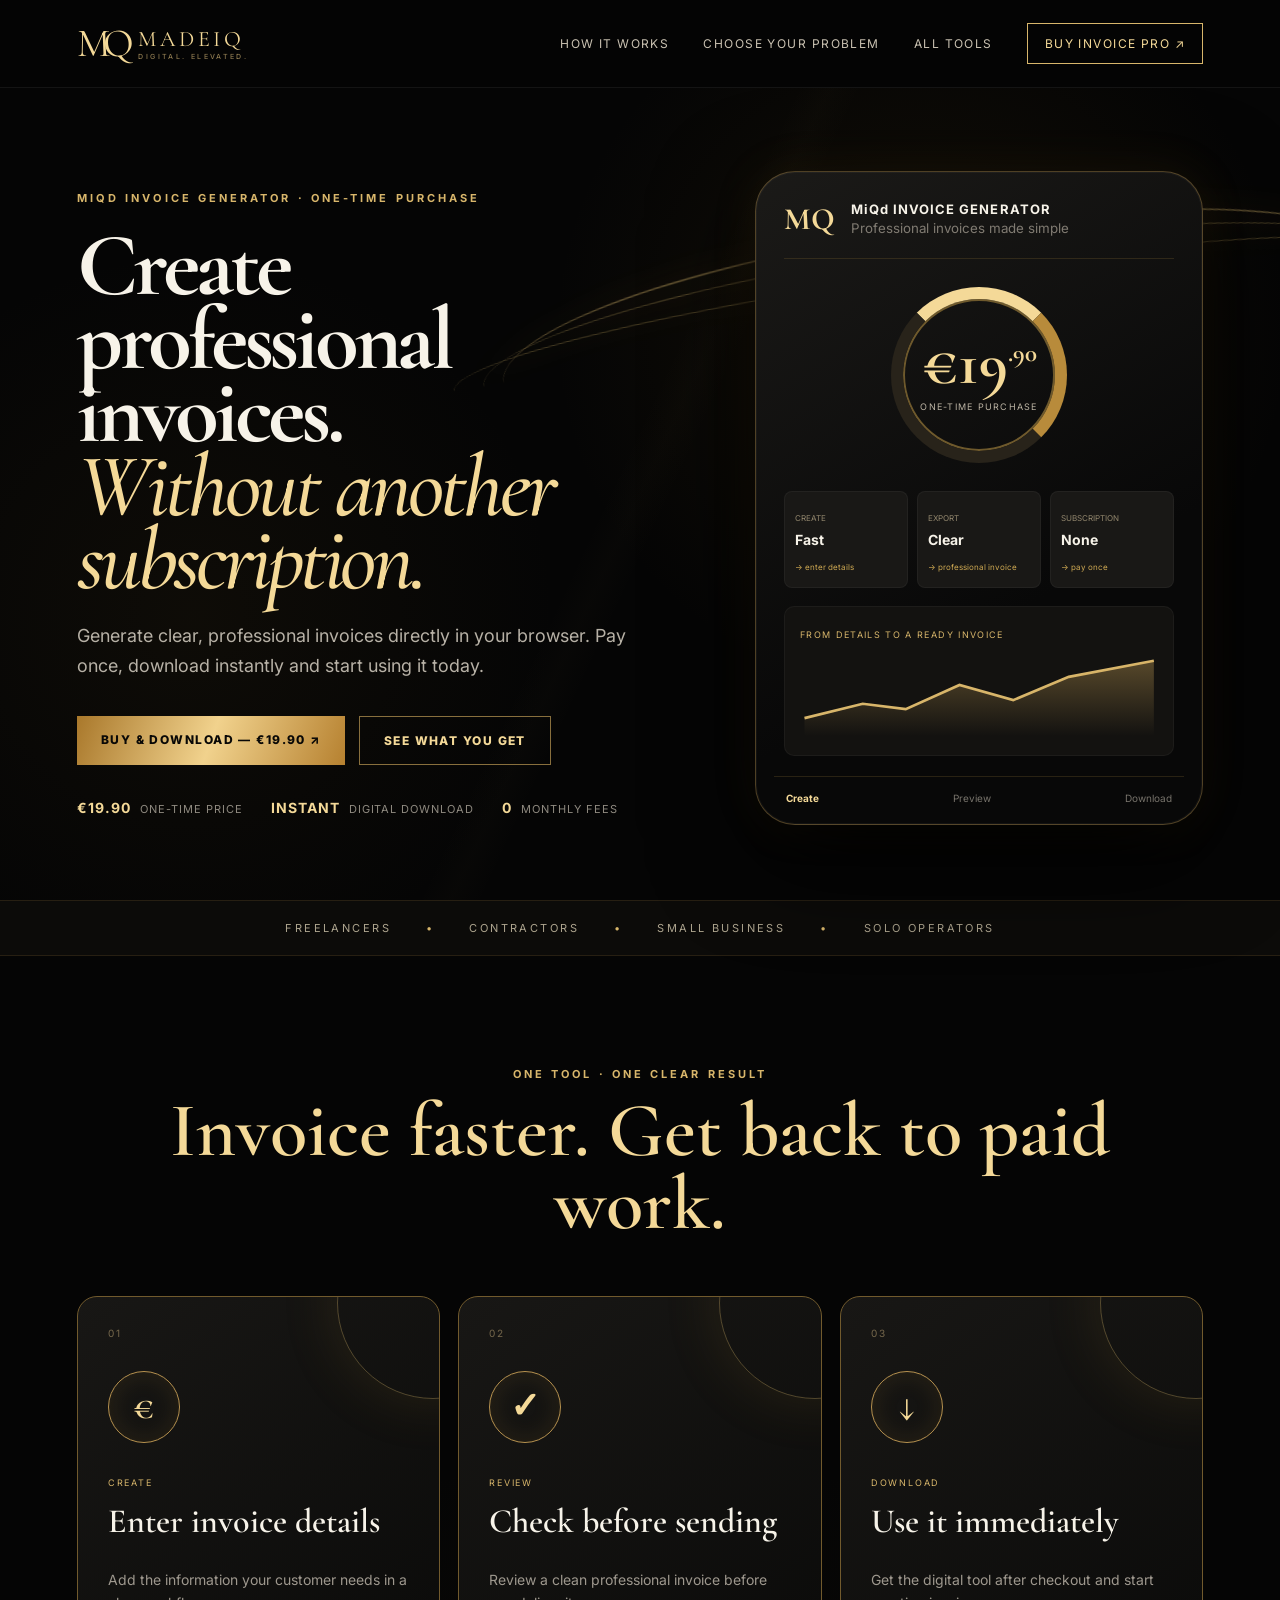
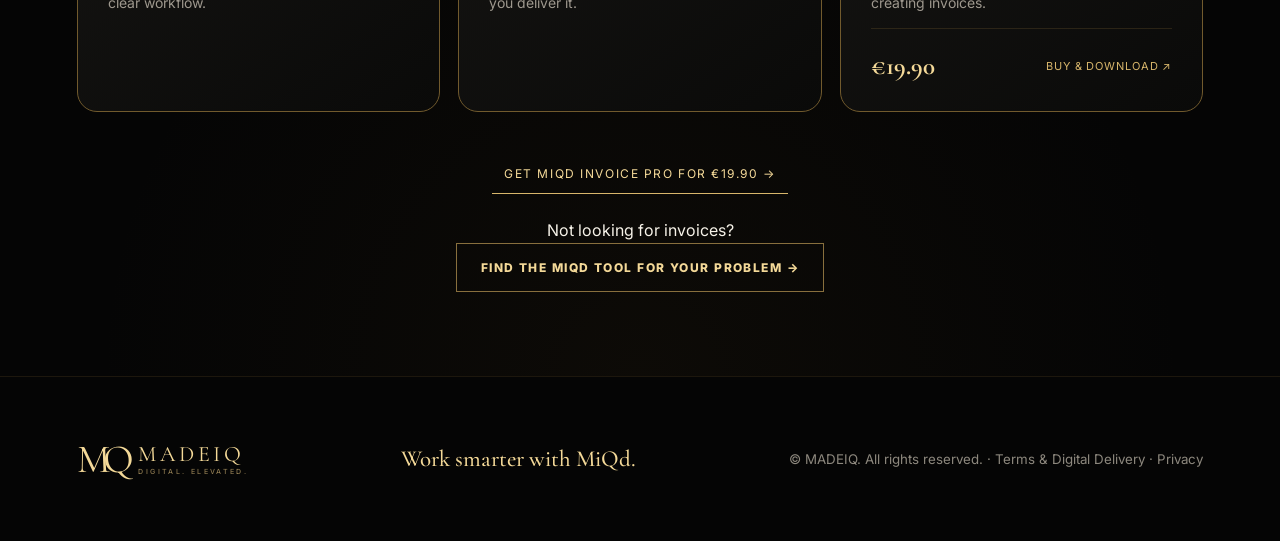
==== index.html @ d8acda29 "Link privacy information from MiQd sales page" ====
<!doctype html>
<html lang="en">
<head>
  <meta charset="utf-8">
  <meta name="viewport" content="width=device-width,initial-scale=1">
  <meta name="theme-color" content="#050505">
  <title>MiQd Invoice Pro — Professional invoices for €19.90</title>
  <meta name="description" content="Create professional invoices in your browser without a monthly subscription. One-time purchase for €19.90.">
  <link rel="canonical" href="https://madeiq-dgtl.github.io/MiQd-wepsite/">
  <meta property="og:title" content="MiQd Invoice Pro — Professional invoices for €19.90">
  <meta property="og:description" content="Create professional invoices without another monthly subscription. Pay once, download instantly and start using it today.">
  <meta property="og:type" content="website">
  <meta property="og:url" content="https://madeiq-dgtl.github.io/MiQd-wepsite/">
  <meta name="twitter:card" content="summary">
  <meta name="twitter:title" content="MiQd Invoice Pro — Professional invoices for €19.90">
  <meta name="twitter:description" content="Create professional invoices without another monthly subscription. One-time purchase for €19.90.">
  <link rel="stylesheet" href="luxury.css?v=1">
</head>
<body>
  <header class="nav">
    <a class="wordmark" href="index.html" aria-label="MADEIQ home"><span class="mq">MQ</span><span>MADEIQ<small>DIGITAL. ELEVATED.</small></span></a>
    <nav aria-label="Primary navigation"><a href="#featured">How it works</a><a href="start.html?utm_source=miqd_website&utm_medium=nav&utm_campaign=invoice_pro&utm_content=choose_problem">Choose your problem</a><a href="products.html">All tools</a><a class="nav-buy" href="https://payhip.com/b/F2ZfV?utm_source=miqd_website&utm_medium=nav&utm_campaign=invoice_pro&utm_content=nav_buy" target="_blank" rel="noopener">Buy Invoice Pro ↗</a></nav>
  </header>

  <main>
    <section class="hero">
      <div class="gold-wave" aria-hidden="true"></div>
      <div class="hero-copy">
        <p class="kicker">MIQD INVOICE GENERATOR · ONE-TIME PURCHASE</p>
        <h1>Create professional invoices.<br><em>Without another subscription.</em></h1>
        <p class="lead">Generate clear, professional invoices directly in your browser. Pay once, download instantly and start using it today.</p>
        <div class="hero-actions"><a class="button gold" href="https://payhip.com/b/F2ZfV?utm_source=miqd_website&utm_medium=hero&utm_campaign=invoice_pro&utm_content=hero_buy" target="_blank" rel="noopener">Buy & download — €19.90 ↗</a><a class="button outline" href="#featured">See what you get</a></div>
        <div class="hero-proof"><span><b>€19.90</b> one-time price</span><span><b>Instant</b> digital download</span><span><b>0</b> monthly fees</span></div>
      </div>
      <div class="hero-device" aria-label="MiQd Invoice Pro preview">
        <div class="device-top"><span class="mini-mq">MQ</span><div><b>MiQd INVOICE GENERATOR</b><small>Professional invoices made simple</small></div></div>
        <div class="score"><span>€19<sup>.90</sup></span><small>ONE-TIME PURCHASE</small></div>
        <div class="metric-grid"><div><small>CREATE</small><b>Fast</b><i>→ enter details</i></div><div><small>EXPORT</small><b>Clear</b><i>→ professional invoice</i></div><div><small>SUBSCRIPTION</small><b>None</b><i>→ pay once</i></div></div>
        <div class="trend"><small>FROM DETAILS TO A READY INVOICE</small><svg viewBox="0 0 400 100" role="img" aria-label="Simple invoice workflow"><path d="M5 76 L70 60 L118 66 L178 39 L238 56 L300 30 L395 12" fill="none" stroke="currentColor" stroke-width="3"/><path d="M5 76 L70 60 L118 66 L178 39 L238 56 L300 30 L395 12 L395 96 L5 96Z" fill="url(#fade)"/><defs><linearGradient id="fade" x1="0" y1="0" x2="0" y2="1"><stop stop-color="#d6ad5c" stop-opacity=".35"/><stop offset="1" stop-color="#d6ad5c" stop-opacity="0"/></linearGradient></defs></svg></div>
        <div class="device-nav"><b>Create</b><span>Preview</span><span>Download</span></div>
      </div>
    </section>

    <section class="value-strip"><span>FREELANCERS</span><i>•</i><span>CONTRACTORS</span><i>•</i><span>SMALL BUSINESS</span><i>•</i><span>SOLO OPERATORS</span></section>

    <section id="featured" class="featured">
      <div class="section-heading"><p>ONE TOOL · ONE CLEAR RESULT</p><h2>Invoice faster. Get back to paid work.</h2></div>
      <div class="product-grid">
        <article><span class="number">01</span><div class="product-icon">€</div><p>CREATE</p><h3>Enter invoice details</h3><p class="desc">Add the information your customer needs in a clear workflow.</p></article>
        <article><span class="number">02</span><div class="product-icon">✓</div><p>REVIEW</p><h3>Check before sending</h3><p class="desc">Review a clean professional invoice before you deliver it.</p></article>
        <article><span class="number">03</span><div class="product-icon">↓</div><p>DOWNLOAD</p><h3>Use it immediately</h3><p class="desc">Get the digital tool after checkout and start creating invoices.</p><div class="card-end"><strong>€19.90</strong><a href="https://payhip.com/b/F2ZfV?utm_source=miqd_website&utm_medium=product_card&utm_campaign=invoice_pro&utm_content=card_buy" target="_blank" rel="noopener">Buy & download ↗</a></div></article>
      </div>
      <a class="all-tools" href="https://payhip.com/b/F2ZfV?utm_source=miqd_website&utm_medium=section_cta&utm_campaign=invoice_pro&utm_content=featured_buy" target="_blank" rel="noopener">Get MiQd Invoice Pro for €19.90 →</a>
      <div style="margin-top:26px;text-align:center"><p>Not looking for invoices?</p><a class="button outline" href="start.html?utm_source=miqd_website&utm_medium=post_offer&utm_campaign=invoice_pro&utm_content=other_problem">Find the MiQd tool for your problem →</a></div>
    </section>
  </main>

  <footer><a class="wordmark" href="index.html"><span class="mq">MQ</span><span>MADEIQ<small>DIGITAL. ELEVATED.</small></span></a><p>Work smarter with MiQd.</p><small>© MADEIQ. All rights reserved. · <a href="terms.html">Terms & Digital Delivery</a> · <a href="privacy.html">Privacy</a></small></footer>
</body>
</html>
---- luxury.css ----
@import url('https://fonts.googleapis.com/css2?family=Cormorant+Garamond:wght@500;600;700&family=Inter:wght@400;500;600;700;800&display=swap');
:root{--black:#050505;--panel:#101010;--panel2:#171614;--gold:#d8b66b;--gold2:#f4d998;--muted:#a9a49a;--line:#6e592c;--white:#f7f3e9}*{box-sizing:border-box}html{scroll-behavior:smooth}body{margin:0;background:var(--black);color:var(--white);font-family:Inter,system-ui,sans-serif;overflow-x:hidden}a{color:inherit;text-decoration:none}.nav{height:88px;display:flex;align-items:center;justify-content:space-between;padding:0 clamp(20px,6vw,92px);border-bottom:1px solid #ffffff10;background:#050505e8;backdrop-filter:blur(18px);position:relative;z-index:10}.wordmark{display:flex;align-items:center;gap:12px;color:var(--gold2);font-family:"Cormorant Garamond",serif;font-size:22px;letter-spacing:.17em}.wordmark .mq{font-size:40px;letter-spacing:-.18em;line-height:.8}.wordmark small{display:block;font:500 7px/1.4 Inter,sans-serif;letter-spacing:.34em;color:#8e7a50}.nav nav{display:flex;align-items:center;gap:34px;font-size:12px;text-transform:uppercase;letter-spacing:.12em}.nav nav>a:not(.nav-buy){color:#c9c1b1}.nav-buy{border:1px solid var(--gold);padding:12px 17px;color:var(--gold2)}.hero{min-height:calc(100vh - 88px);padding:72px clamp(20px,6vw,92px) 64px;display:grid;grid-template-columns:1.05fr .8fr;align-items:center;gap:7vw;position:relative;isolation:isolate;background:radial-gradient(circle at 72% 30%,#76581d22,transparent 34%),radial-gradient(circle at 15% 65%,#4f3c1620,transparent 30%)}.hero:before{content:"";position:absolute;inset:0;z-index:-2;opacity:.2;background-image:linear-gradient(115deg,transparent 48%,#d8b66b12 50%,transparent 52%)}.gold-wave{position:absolute;z-index:-1;width:70vw;height:190px;right:-9vw;top:17%;border-radius:50%;border-top:2px solid #d8b66b99;transform:rotate(-8deg);filter:drop-shadow(0 0 15px #b78a36);opacity:.7}.gold-wave:after,.gold-wave:before{content:"";position:absolute;inset:18px -20px;border-radius:50%;border-top:1px solid #f2cf7777}.gold-wave:after{inset:42px -50px}.kicker,.section-heading p{color:var(--gold);font-size:11px;font-weight:700;letter-spacing:.28em}.hero h1{font-family:"Cormorant Garamond",serif;font-size:clamp(64px,7vw,112px);line-height:.82;letter-spacing:-.045em;margin:24px 0}.hero h1 em{display:inline-block;font-style:italic;font-weight:500;color:var(--gold2)}.lead{max-width:660px;color:#b7b1a6;font-size:18px;line-height:1.7}.hero-actions{display:flex;gap:14px;flex-wrap:wrap;margin:34px 0}.button{padding:16px 24px;text-transform:uppercase;letter-spacing:.12em;font-size:12px;font-weight:800}.button.gold{background:linear-gradient(110deg,#a9782b,#f1d28d,#b68130);color:#090806}.button.outline{border:1px solid #886f3d;color:var(--gold2)}.hero-proof{display:flex;gap:28px;flex-wrap:wrap;color:#8f8a80;font-size:11px;text-transform:uppercase;letter-spacing:.09em}.hero-proof b{color:var(--gold2);font-size:14px;margin-right:5px}.hero-device{width:min(100%,480px);justify-self:end;padding:28px;border:1px solid #8e713d88;border-radius:40px;background:linear-gradient(150deg,#1b1a18,#080808 65%);box-shadow:0 30px 100px #000,0 0 45px #a47b2922,inset 0 0 0 1px #ffffff0a}.device-top{display:flex;align-items:center;gap:16px;border-bottom:1px solid #6e592c55;padding-bottom:20px}.mini-mq{font:700 31px "Cormorant Garamond",serif;color:var(--gold2)}.device-top b{display:block;font-size:13px;letter-spacing:.08em}.device-top small{color:#807b72}.score{width:176px;height:176px;border:12px solid #28231a;border-top-color:var(--gold2);border-right-color:#b88b3b;border-radius:50%;margin:28px auto;display:flex;flex-direction:column;align-items:center;justify-content:center;box-shadow:inset 0 0 0 2px #6e592c}.score span{font:700 62px "Cormorant Garamond",serif;color:var(--gold2);line-height:.8}.score sup{font-size:25px}.score small{font-size:9px;letter-spacing:.14em;margin-top:12px;color:#bdb5a5}.metric-grid{display:grid;grid-template-columns:repeat(3,1fr);gap:9px}.metric-grid div{padding:13px 10px;background:#191816;border:1px solid #ffffff0b;border-radius:8px}.metric-grid small{font-size:8px;color:#92866d}.metric-grid b{display:block;font-size:14px;margin:6px 0}.metric-grid i{font-style:normal;font-size:8px;color:#cfa953}.trend{margin-top:18px;background:#131210;border:1px solid #ffffff0b;border-radius:10px;padding:15px;color:var(--gold)}.trend small{font-size:9px;letter-spacing:.15em}.trend svg{width:100%;display:block;margin-top:8px}.device-nav{display:flex;justify-content:space-between;margin:20px -10px -12px;padding:15px 12px 4px;border-top:1px solid #6e592c55;color:#77736b;font-size:10px}.device-nav b{color:var(--gold2)}.value-strip{display:flex;align-items:center;justify-content:center;gap:35px;flex-wrap:wrap;padding:20px;background:#0c0b09;border-block:1px solid #5f4a2555;color:#aea58f;font-size:11px;letter-spacing:.22em}.value-strip i{color:var(--gold);font-style:normal}.featured{padding:100px clamp(20px,6vw,92px);background:radial-gradient(circle at 50% 100%,#4c37151d,transparent 45%)}.section-heading{text-align:center}.section-heading h2{font:600 clamp(46px,6vw,78px)/.95 "Cormorant Garamond",serif;margin:14px 0 55px;color:var(--gold2)}.product-grid{display:grid;grid-template-columns:repeat(3,1fr);gap:18px;max-width:1250px;margin:auto}.product-grid article{position:relative;min-height:410px;padding:30px;display:flex;flex-direction:column;background:linear-gradient(145deg,#181715,#0a0a09);border:1px solid #715a2d;border-radius:20px;overflow:hidden}.product-grid article:after{content:"";position:absolute;width:190px;height:190px;border-radius:50%;right:-90px;top:-90px;border:1px solid #d8b66b55;box-shadow:0 0 60px #b98b3422}.number{color:#76684c;font-size:10px;letter-spacing:.2em}.product-icon{width:72px;height:72px;border:1px solid #b7924f;border-radius:50%;display:grid;place-items:center;color:var(--gold2);font:600 36px "Cormorant Garamond",serif;margin:32px 0 25px;box-shadow:inset 0 0 25px #b3872f22}.product-grid article>p:not(.desc){font-size:9px;letter-spacing:.2em;color:var(--gold)}.product-grid h3{font:600 34px/1 "Cormorant Garamond",serif;margin:8px 0 15px}.desc{color:#9e988e;line-height:1.65;font-size:14px}.card-end{margin-top:auto;padding-top:22px;border-top:1px solid #67522c55;display:flex;justify-content:space-between;align-items:center}.card-end strong{font-family:"Cormorant Garamond",serif;color:var(--gold2);font-size:25px}.card-end a{font-size:11px;text-transform:uppercase;color:var(--gold);letter-spacing:.08em}.all-tools{display:table;margin:42px auto 0;border-bottom:1px solid var(--gold);padding:12px;color:var(--gold2);text-transform:uppercase;letter-spacing:.13em;font-size:12px}footer{padding:45px clamp(20px,6vw,92px);display:flex;align-items:center;justify-content:space-between;gap:20px;border-top:1px solid #5f4a2544;color:#8d887e}footer p{font:500 23px "Cormorant Garamond",serif;color:var(--gold2)}
@media(max-width:900px){.hero{grid-template-columns:1fr;padding-top:55px}.hero-device{justify-self:center;margin-top:20px}.product-grid{grid-template-columns:1fr 1fr}.nav nav>a:not(.nav-buy){display:none}}
@media(max-width:620px){.nav{height:74px;padding:0 18px}.wordmark{font-size:17px}.wordmark .mq{font-size:32px}.nav-buy{padding:10px;font-size:9px}.hero{min-height:auto;padding:58px 20px 52px}.hero h1{font-size:64px}.lead{font-size:16px}.hero-actions{display:grid}.button{text-align:center}.hero-proof{display:grid;grid-template-columns:1fr 1fr;gap:12px}.hero-device{border-radius:28px;padding:20px}.score{width:150px;height:150px}.metric-grid{grid-template-columns:1fr}.gold-wave{width:110vw;top:11%;opacity:.45}.value-strip{justify-content:flex-start;flex-wrap:nowrap;overflow:hidden;gap:18px;padding-inline:20px}.value-strip span{white-space:nowrap}.featured{padding:75px 20px}.product-grid{grid-template-columns:1fr}.product-grid article{min-height:370px}.section-heading{text-align:left}.section-heading h2{font-size:53px}footer{align-items:flex-start;flex-direction:column}}

/* Catalog luxury skin */
.catalog-page{background:#050505!important;color:var(--white)!important}.catalog-page .section{padding:90px clamp(20px,6vw,92px)!important}.catalog-page .catalog-hero{min-height:72vh;display:flex;flex-direction:column;justify-content:center;background:radial-gradient(circle at 75% 35%,#8c682629,transparent 34%),linear-gradient(135deg,#050505,#0d0c0a)!important}.catalog-page .catalog-hero h1{font-family:"Cormorant Garamond",serif!important;letter-spacing:-.04em!important;color:var(--white)!important}.catalog-page .catalog-hero h1 em{color:var(--gold2)!important;font-weight:500}.catalog-page .catalog-hero>p{color:#aaa49a!important}.catalog-page .eyebrow,.catalog-page .catalog-top>div>span{color:var(--gold)!important}.catalog-page .catalog{background:#080807!important}.catalog-page .catalog-top h2{font-family:"Cormorant Garamond",serif!important;color:var(--gold2)!important}.catalog-page .filters button{border-color:#705a30!important;color:#bdb5a5!important;background:#0e0d0b!important}.catalog-page .filters button.active,.catalog-page .filters button:hover{background:linear-gradient(110deg,#a9782b,#e0bd72)!important;color:#070604!important;border-color:var(--gold)!important}.catalog-page .catalog-grid article,.catalog-page .catalog-grid article.featured{background:linear-gradient(145deg,#181715,#090908)!important;color:var(--white)!important;border:1px solid #705a30!important;box-shadow:0 18px 45px #000!important}.catalog-page .catalog-grid article p,.catalog-page .catalog-grid article.featured p{color:#9d978d!important}.catalog-page .catalog-grid article>b{color:var(--gold)!important}.catalog-page .catalog-grid h3,.catalog-page .catalog-grid .price{color:var(--gold2)!important}.catalog-page .card-bottom{border-color:#5f4a2b!important}.catalog-page .card-action{color:var(--gold)!important}.catalog-page .product-art{border-bottom:1px solid #806635!important;filter:saturate(.65)}.catalog-page .language .globe{color:var(--gold2)}.catalog-page .lang-menu{background:#111!important;border-color:#705a30!important;color:#eee!important}
@media(max-width:620px){.catalog-page .section{padding:65px 20px!important}.catalog-page .filters{top:74px!important;background:#080807ef!important}}
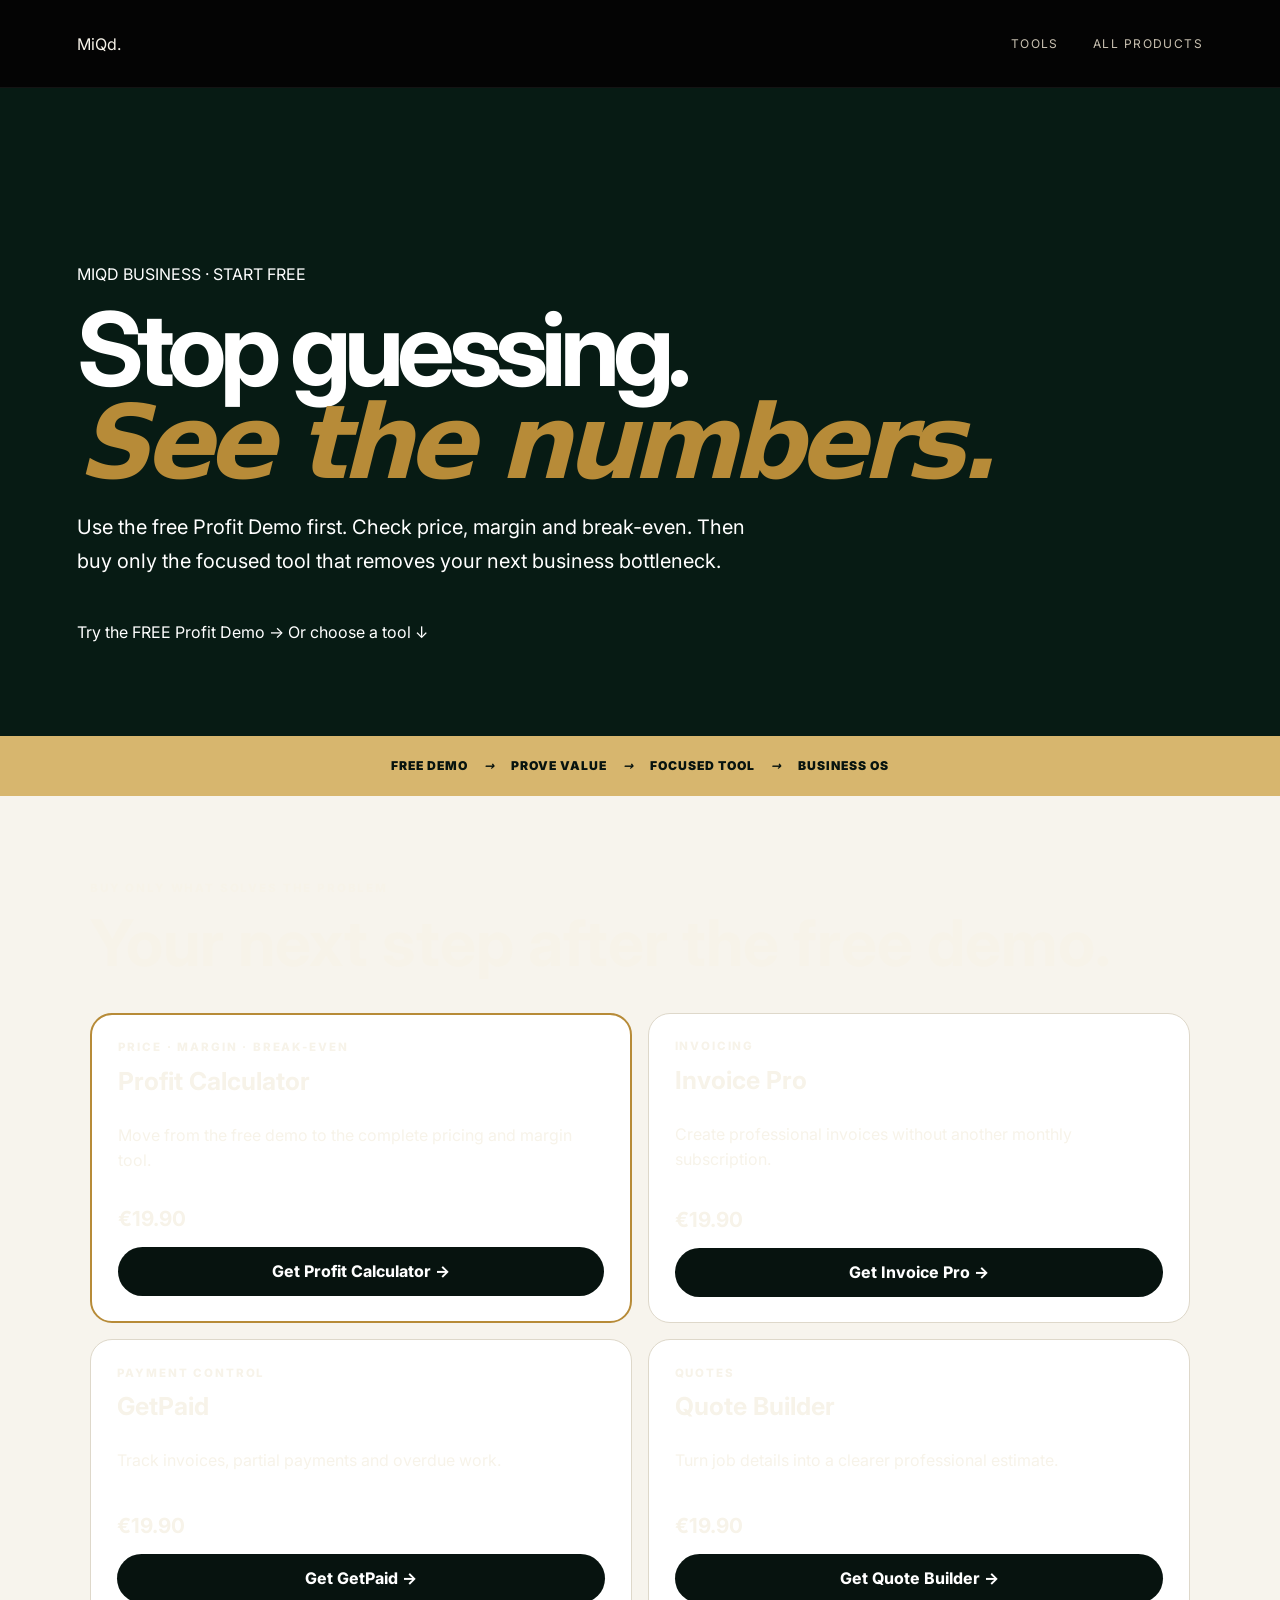
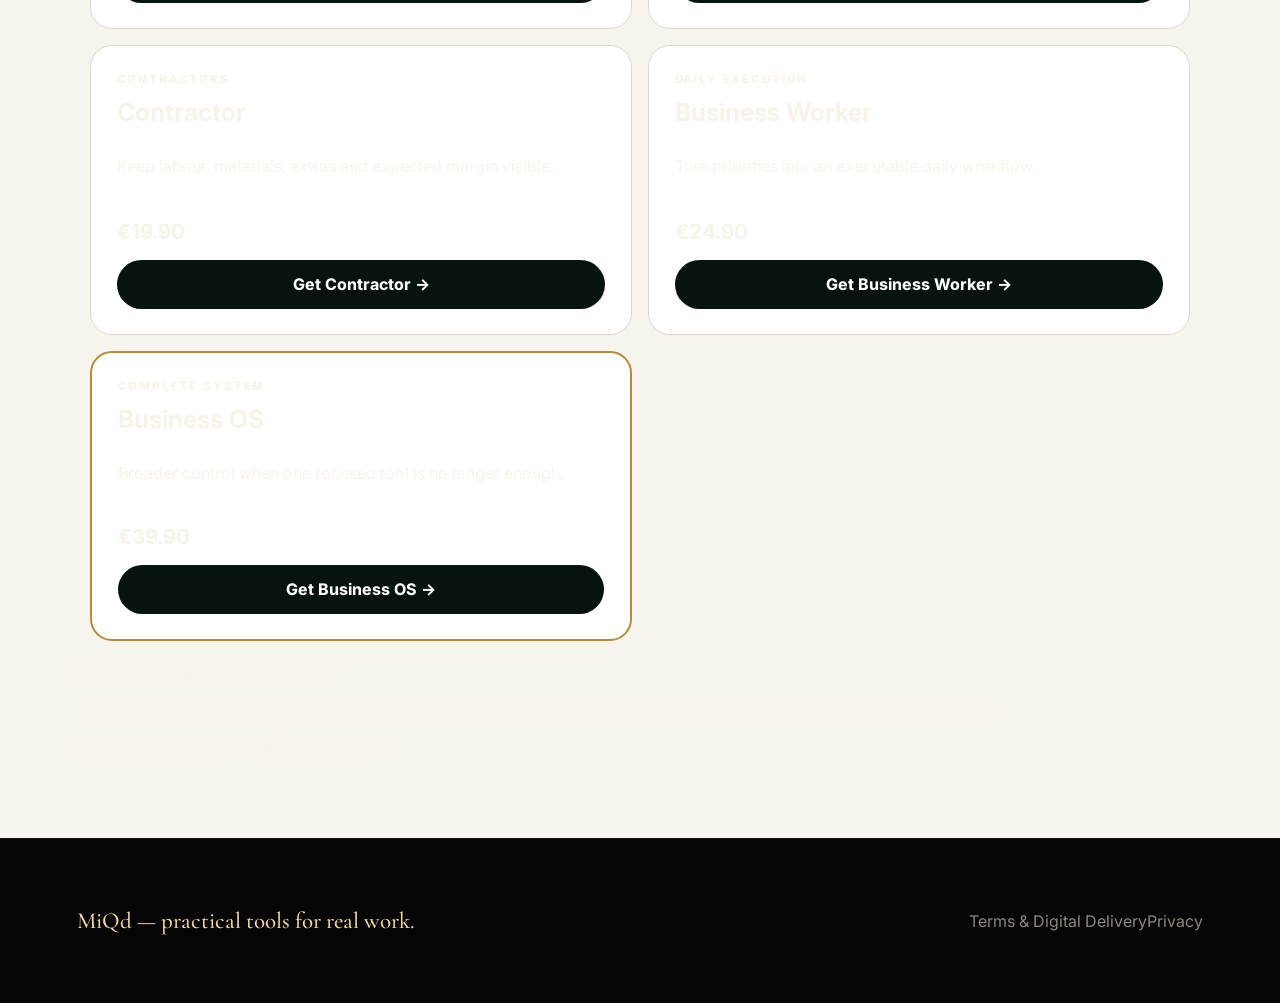
==== commit b58dbfa0: "Turn homepage into direct free-to-paid sales funnel" ====
--- a/index.html
+++ b/index.html
@@ -1,60 +1,37 @@
 <!doctype html>
 <html lang="en">
 <head>
-  <meta charset="utf-8">
-  <meta name="viewport" content="width=device-width,initial-scale=1">
-  <meta name="theme-color" content="#050505">
-  <title>MiQd Invoice Pro — Professional invoices for €19.90</title>
-  <meta name="description" content="Create professional invoices in your browser without a monthly subscription. One-time purchase for €19.90.">
-  <link rel="canonical" href="https://madeiq-dgtl.github.io/MiQd-wepsite/">
-  <meta property="og:title" content="MiQd Invoice Pro — Professional invoices for €19.90">
-  <meta property="og:description" content="Create professional invoices without another monthly subscription. Pay once, download instantly and start using it today.">
-  <meta property="og:type" content="website">
-  <meta property="og:url" content="https://madeiq-dgtl.github.io/MiQd-wepsite/">
-  <meta name="twitter:card" content="summary">
-  <meta name="twitter:title" content="MiQd Invoice Pro — Professional invoices for €19.90">
-  <meta name="twitter:description" content="Create professional invoices without another monthly subscription. One-time purchase for €19.90.">
-  <link rel="stylesheet" href="luxury.css?v=1">
+<meta charset="utf-8"><meta name="viewport" content="width=device-width,initial-scale=1"><meta name="theme-color" content="#050505">
+<title>MiQd — Free Profit Demo → Business Tools</title>
+<meta name="description" content="Start free with MiQd Profit Demo. Then choose the focused business tool that solves your next bottleneck.">
+<link rel="canonical" href="https://madeiq-dgtl.github.io/MiQd-wepsite/">
+<meta property="og:title" content="MiQd — Stop guessing. See the numbers."><meta property="og:description" content="Start with a real free tool. Continue only when a focused MiQd tool solves your problem."><meta property="og:type" content="website"><meta property="og:url" content="https://madeiq-dgtl.github.io/MiQd-wepsite/">
+<link rel="stylesheet" href="luxury.css?v=1"><link rel="stylesheet" href="funnel.css?v=2">
 </head>
 <body>
-  <header class="nav">
-    <a class="wordmark" href="index.html" aria-label="MADEIQ home"><span class="mq">MQ</span><span>MADEIQ<small>DIGITAL. ELEVATED.</small></span></a>
-    <nav aria-label="Primary navigation"><a href="#featured">How it works</a><a href="start.html?utm_source=miqd_website&utm_medium=nav&utm_campaign=invoice_pro&utm_content=choose_problem">Choose your problem</a><a href="products.html">All tools</a><a class="nav-buy" href="https://payhip.com/b/F2ZfV?utm_source=miqd_website&utm_medium=nav&utm_campaign=invoice_pro&utm_content=nav_buy" target="_blank" rel="noopener">Buy Invoice Pro ↗</a></nav>
-  </header>
-
-  <main>
-    <section class="hero">
-      <div class="gold-wave" aria-hidden="true"></div>
-      <div class="hero-copy">
-        <p class="kicker">MIQD INVOICE GENERATOR · ONE-TIME PURCHASE</p>
-        <h1>Create professional invoices.<br><em>Without another subscription.</em></h1>
-        <p class="lead">Generate clear, professional invoices directly in your browser. Pay once, download instantly and start using it today.</p>
-        <div class="hero-actions"><a class="button gold" href="https://payhip.com/b/F2ZfV?utm_source=miqd_website&utm_medium=hero&utm_campaign=invoice_pro&utm_content=hero_buy" target="_blank" rel="noopener">Buy & download — €19.90 ↗</a><a class="button outline" href="#featured">See what you get</a></div>
-        <div class="hero-proof"><span><b>€19.90</b> one-time price</span><span><b>Instant</b> digital download</span><span><b>0</b> monthly fees</span></div>
-      </div>
-      <div class="hero-device" aria-label="MiQd Invoice Pro preview">
-        <div class="device-top"><span class="mini-mq">MQ</span><div><b>MiQd INVOICE GENERATOR</b><small>Professional invoices made simple</small></div></div>
-        <div class="score"><span>€19<sup>.90</sup></span><small>ONE-TIME PURCHASE</small></div>
-        <div class="metric-grid"><div><small>CREATE</small><b>Fast</b><i>→ enter details</i></div><div><small>EXPORT</small><b>Clear</b><i>→ professional invoice</i></div><div><small>SUBSCRIPTION</small><b>None</b><i>→ pay once</i></div></div>
-        <div class="trend"><small>FROM DETAILS TO A READY INVOICE</small><svg viewBox="0 0 400 100" role="img" aria-label="Simple invoice workflow"><path d="M5 76 L70 60 L118 66 L178 39 L238 56 L300 30 L395 12" fill="none" stroke="currentColor" stroke-width="3"/><path d="M5 76 L70 60 L118 66 L178 39 L238 56 L300 30 L395 12 L395 96 L5 96Z" fill="url(#fade)"/><defs><linearGradient id="fade" x1="0" y1="0" x2="0" y2="1"><stop stop-color="#d6ad5c" stop-opacity=".35"/><stop offset="1" stop-color="#d6ad5c" stop-opacity="0"/></linearGradient></defs></svg></div>
-        <div class="device-nav"><b>Create</b><span>Preview</span><span>Download</span></div>
-      </div>
-    </section>
-
-    <section class="value-strip"><span>FREELANCERS</span><i>•</i><span>CONTRACTORS</span><i>•</i><span>SMALL BUSINESS</span><i>•</i><span>SOLO OPERATORS</span></section>
-
-    <section id="featured" class="featured">
-      <div class="section-heading"><p>ONE TOOL · ONE CLEAR RESULT</p><h2>Invoice faster. Get back to paid work.</h2></div>
-      <div class="product-grid">
-        <article><span class="number">01</span><div class="product-icon">€</div><p>CREATE</p><h3>Enter invoice details</h3><p class="desc">Add the information your customer needs in a clear workflow.</p></article>
-        <article><span class="number">02</span><div class="product-icon">✓</div><p>REVIEW</p><h3>Check before sending</h3><p class="desc">Review a clean professional invoice before you deliver it.</p></article>
-        <article><span class="number">03</span><div class="product-icon">↓</div><p>DOWNLOAD</p><h3>Use it immediately</h3><p class="desc">Get the digital tool after checkout and start creating invoices.</p><div class="card-end"><strong>€19.90</strong><a href="https://payhip.com/b/F2ZfV?utm_source=miqd_website&utm_medium=product_card&utm_campaign=invoice_pro&utm_content=card_buy" target="_blank" rel="noopener">Buy & download ↗</a></div></article>
-      </div>
-      <a class="all-tools" href="https://payhip.com/b/F2ZfV?utm_source=miqd_website&utm_medium=section_cta&utm_campaign=invoice_pro&utm_content=featured_buy" target="_blank" rel="noopener">Get MiQd Invoice Pro for €19.90 →</a>
-      <div style="margin-top:26px;text-align:center"><p>Not looking for invoices?</p><a class="button outline" href="start.html?utm_source=miqd_website&utm_medium=post_offer&utm_campaign=invoice_pro&utm_content=other_problem">Find the MiQd tool for your problem →</a></div>
-    </section>
-  </main>
-
-  <footer><a class="wordmark" href="index.html"><span class="mq">MQ</span><span>MADEIQ<small>DIGITAL. ELEVATED.</small></span></a><p>Work smarter with MiQd.</p><small>© MADEIQ. All rights reserved. · <a href="terms.html">Terms & Digital Delivery</a> · <a href="privacy.html">Privacy</a></small></footer>
-</body>
-</html>+<header class="nav"><a class="brand" href="index.html">MiQd.</a><nav><a href="#offers">Tools</a><a href="products.html">All products</a></nav></header>
+<main>
+<section class="funnel-hero business-funnel">
+<div class="eyebrow">MIQD BUSINESS · START FREE</div>
+<h1>Stop guessing.<br><em>See the numbers.</em></h1>
+<p>Use the free Profit Demo first. Check price, margin and break-even. Then buy only the focused tool that removes your next business bottleneck.</p>
+<a class="primary" href="https://payhip.com/b/1VxyN?utm_source=miqd_website&utm_medium=homepage&utm_campaign=free_profit_demo&utm_content=hero" target="_blank" rel="noopener">Try the FREE Profit Demo →</a>
+<a class="secondary" href="#offers">Or choose a tool ↓</a>
+</section>
+<section class="flow"><span>FREE DEMO</span><i>→</i><span>PROVE VALUE</span><i>→</i><span>FOCUSED TOOL</span><i>→</i><span>BUSINESS OS</span></section>
+<section class="offer-section" id="offers">
+<div class="offer-head"><span>BUY ONLY WHAT SOLVES THE PROBLEM</span><h2>Your next step after the free demo.</h2></div>
+<div class="offer-grid">
+<article class="offer-card featured-offer"><small>PRICE · MARGIN · BREAK-EVEN</small><h3>Profit Calculator</h3><p>Move from the free demo to the complete pricing and margin tool.</p><strong>€19.90</strong><a href="https://payhip.com/b/wg3lm?utm_source=miqd_website&utm_medium=homepage&utm_campaign=profit_paid&utm_content=offer" target="_blank" rel="noopener">Get Profit Calculator →</a></article>
+<article class="offer-card"><small>INVOICING</small><h3>Invoice Pro</h3><p>Create professional invoices without another monthly subscription.</p><strong>€19.90</strong><a href="https://payhip.com/b/F2ZfV?utm_source=miqd_website&utm_medium=homepage&utm_campaign=invoice&utm_content=offer" target="_blank" rel="noopener">Get Invoice Pro →</a></article>
+<article class="offer-card"><small>PAYMENT CONTROL</small><h3>GetPaid</h3><p>Track invoices, partial payments and overdue work.</p><strong>€19.90</strong><a href="https://payhip.com/b/QXaLJ?utm_source=miqd_website&utm_medium=homepage&utm_campaign=getpaid&utm_content=offer" target="_blank" rel="noopener">Get GetPaid →</a></article>
+<article class="offer-card"><small>QUOTES</small><h3>Quote Builder</h3><p>Turn job details into a clearer professional estimate.</p><strong>€19.90</strong><a href="https://payhip.com/b/bRwxD?utm_source=miqd_website&utm_medium=homepage&utm_campaign=quote&utm_content=offer" target="_blank" rel="noopener">Get Quote Builder →</a></article>
+<article class="offer-card"><small>CONTRACTORS</small><h3>Contractor</h3><p>Keep labour, materials, extras and expected margin visible.</p><strong>€19.90</strong><a href="https://payhip.com/b/HLZ4f?utm_source=miqd_website&utm_medium=homepage&utm_campaign=contractor&utm_content=offer" target="_blank" rel="noopener">Get Contractor →</a></article>
+<article class="offer-card"><small>DAILY EXECUTION</small><h3>Business Worker</h3><p>Turn priorities into an executable daily workflow.</p><strong>€24.90</strong><a href="https://payhip.com/b/MWSo0?utm_source=miqd_website&utm_medium=homepage&utm_campaign=business_worker&utm_content=offer" target="_blank" rel="noopener">Get Business Worker →</a></article>
+<article class="offer-card featured-offer"><small>COMPLETE SYSTEM</small><h3>Business OS</h3><p>Broader control when one focused tool is no longer enough.</p><strong>€39.90</strong><a href="https://payhip.com/b/ARYEa?utm_source=miqd_website&utm_medium=homepage&utm_campaign=business_os&utm_content=offer" target="_blank" rel="noopener">Get Business OS →</a></article>
+</div>
+<div class="next-step"><h3>Free → focused → complete.</h3><p>The funnel now sends cold traffic to a zero-cost proof step, paid intent to focused tools, and broader needs to Business OS.</p><div class="next-step-links"><a href="business.html">Full business funnel →</a><a href="products.html">All MiQd products →</a></div></div>
+</section>
+</main>
+<footer><p>MiQd — practical tools for real work.</p><div class="legal"><a href="terms.html">Terms &amp; Digital Delivery</a><a href="privacy.html">Privacy</a></div></footer>
+</body></html>
--- a/funnel.css
+++ b/funnel.css
@@ -0,0 +1 @@
+.choice-hero,.funnel-hero{min-height:72vh;padding:clamp(7rem,14vw,11rem) clamp(1.25rem,6vw,6rem) 4rem;background:#f4f0e7;color:#07130f}.choice-hero h1,.funnel-hero h1{font-size:clamp(3.1rem,8vw,7.5rem);line-height:.9;letter-spacing:-.065em;margin:1.2rem 0}.choice-hero h1 em,.funnel-hero h1 em{color:#b78b38}.choice-hero>p,.funnel-hero>p{max-width:680px;font-size:clamp(1rem,2vw,1.25rem);line-height:1.7}.path-grid{display:grid;grid-template-columns:repeat(2,minmax(0,1fr));gap:1rem;max-width:1100px;margin:3rem auto 2rem}.path-card{min-height:330px;border-radius:28px;padding:2rem;display:flex;flex-direction:column;text-decoration:none;transition:transform .2s}.path-card:hover{transform:translateY(-4px)}.path-card span,.offer-head span,.offer-card small{font-size:.72rem;letter-spacing:.16em;font-weight:800}.path-card h2{font-size:clamp(2.2rem,5vw,4rem);margin:auto 0 1rem}.path-card p{max-width:420px;line-height:1.6}.path-card b{margin-top:1.5rem}.sleep-card{background:#15132a;color:#fff}.business-card{background:#0b3d2e;color:#fff}.truth-note{display:block;text-align:center;color:#5c615d}.trust-strip{display:grid;grid-template-columns:repeat(3,1fr);gap:1px;background:#20372e}.trust-strip div{background:#07130f;color:#fff;padding:2rem;text-align:center}.trust-strip strong,.trust-strip span{display:block}.trust-strip strong{font-size:2rem;color:#d6b46c}.funnel-hero{background:#111024;color:#fff}.business-funnel{background:#071b14}.funnel-hero .primary{display:inline-block;margin-top:1.5rem}.funnel-hero small{display:block;margin-top:1rem;color:#aeb8b2}.offer-section{padding:5rem clamp(1.25rem,6vw,6rem);background:#f7f4ed}.offer-head{max-width:1100px;margin:0 auto 2rem}.offer-head h2{font-size:clamp(2rem,5vw,4rem);margin:.5rem 0}.offer-grid{max-width:1100px;margin:auto;display:grid;grid-template-columns:repeat(2,minmax(0,1fr));gap:1rem}.offer-card{background:#fff;border:1px solid #ded8ca;border-radius:22px;padding:1.6rem;display:flex;flex-direction:column;min-height:290px}.offer-card h3{font-size:1.55rem;margin:.7rem 0}.offer-card p{line-height:1.6}.offer-card strong{font-size:1.3rem;margin-top:auto;padding-top:1rem}.offer-card a{margin-top:1rem;background:#07130f;color:#fff;border-radius:999px;padding:.9rem 1rem;text-decoration:none;text-align:center;font-weight:750}.featured-offer{border:2px solid #b78b38}.funnel-note{max-width:900px;margin:2rem auto;color:#5f625f;line-height:1.6}.secondary-link{display:block;max-width:1100px;margin:1.5rem auto;color:#07130f;font-weight:800}.flow{display:flex;justify-content:center;align-items:center;gap:1rem;padding:1.4rem;background:#d7b66e;color:#07130f;font-weight:900;font-size:.76rem;letter-spacing:.08em}.sleep-page .nav{background:#111024}@media(max-width:720px){.path-grid,.offer-grid{grid-template-columns:1fr}.path-card{min-height:280px}.trust-strip{grid-template-columns:1fr}.flow{gap:.45rem;font-size:.58rem;overflow:auto;justify-content:flex-start;padding-inline:1rem}.choice-hero,.funnel-hero{padding-top:7rem}}
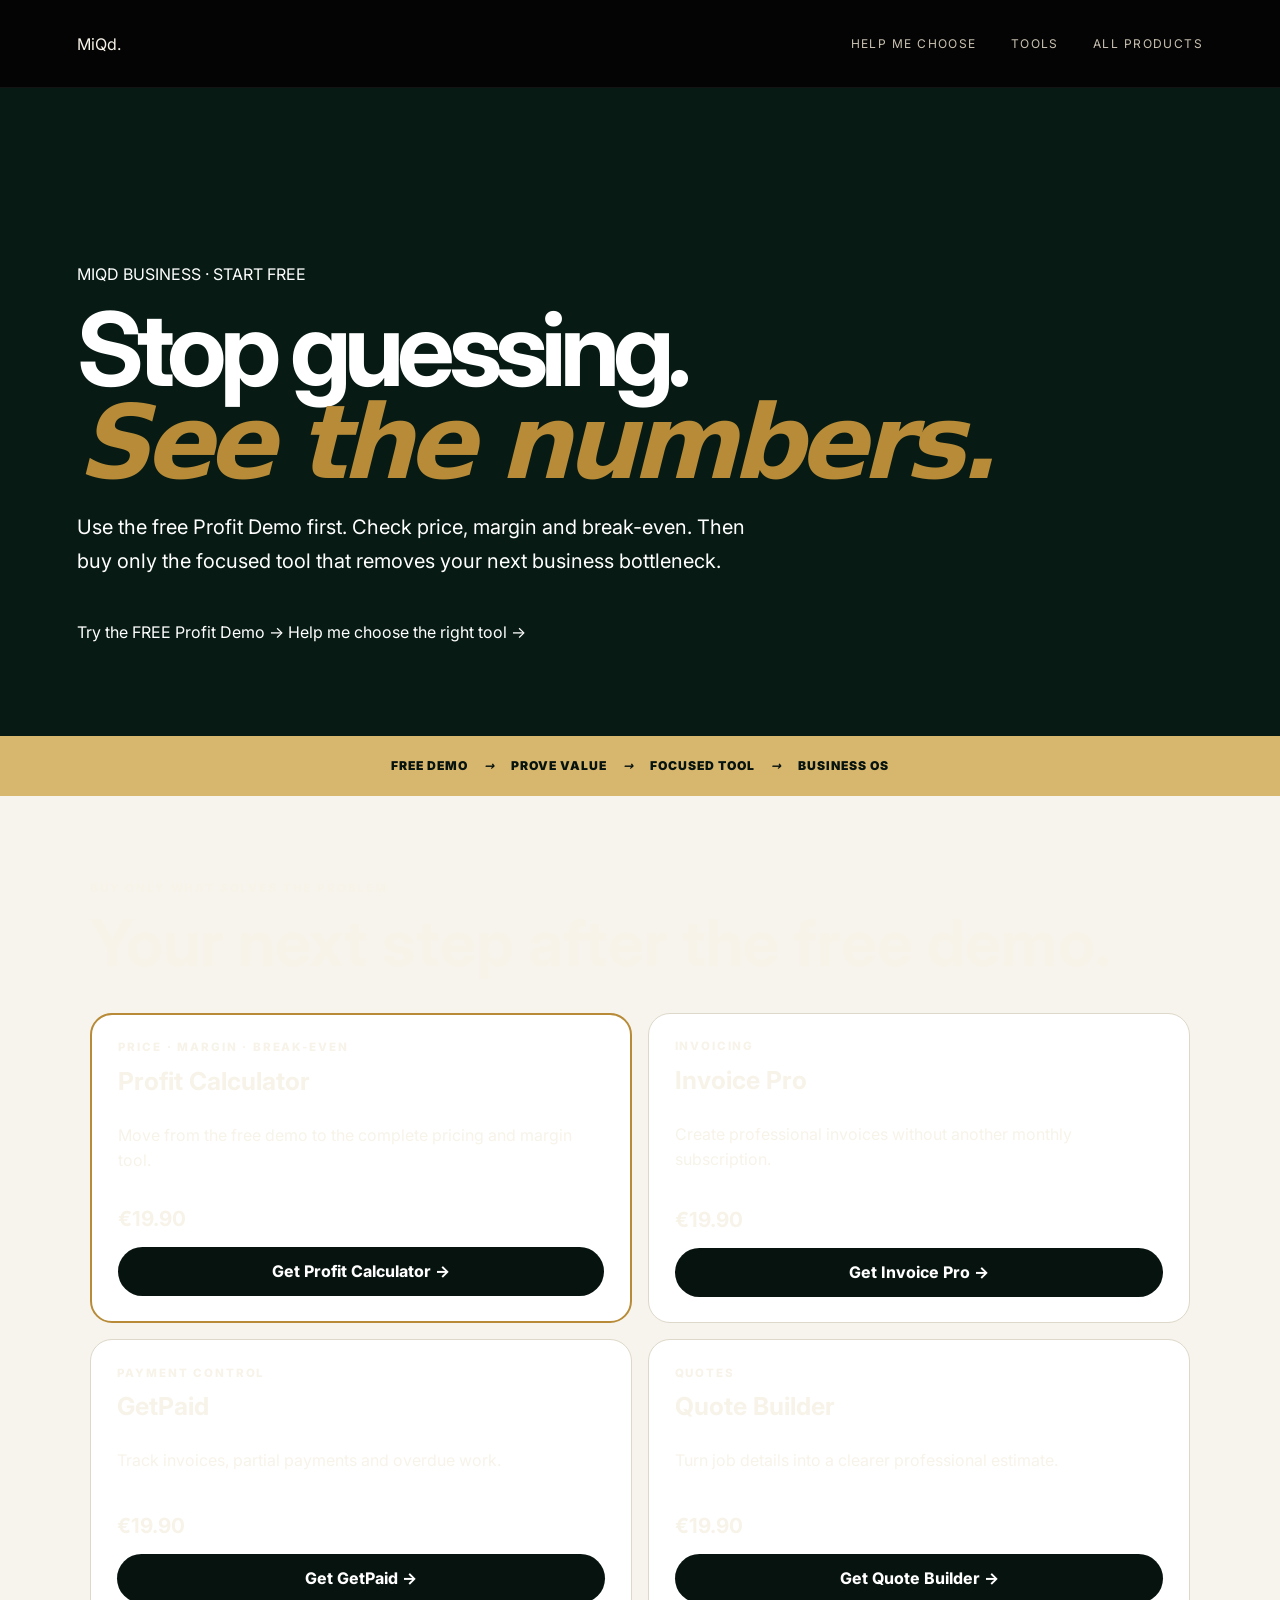
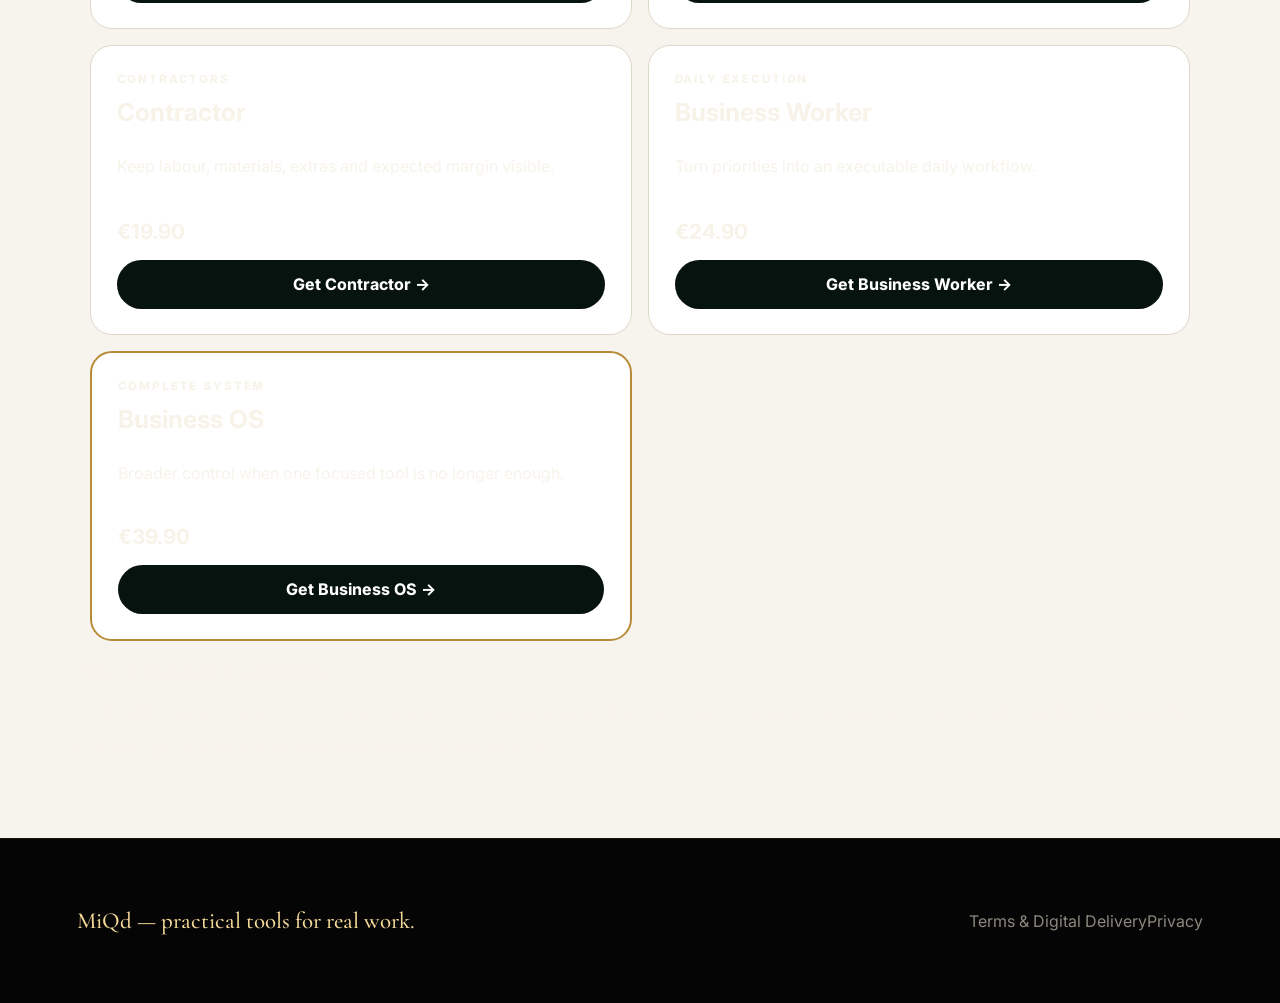
==== commit 36cbb761: "Connect homepage to problem-first sales funnel" ====
--- a/index.html
+++ b/index.html
@@ -5,18 +5,18 @@
 <title>MiQd — Free Profit Demo → Business Tools</title>
 <meta name="description" content="Start free with MiQd Profit Demo. Then choose the focused business tool that solves your next bottleneck.">
 <link rel="canonical" href="https://madeiq-dgtl.github.io/MiQd-wepsite/">
-<meta property="og:title" content="MiQd — Stop guessing. See the numbers."><meta property="og:description" content="Start with a real free tool. Continue only when a focused MiQd tool solves your problem."><meta property="og:type" content="website"><meta property="og:url" content="https://madeiq-dgtl.github.io/MiQd-wepsite/">
+<meta property="og:title" content="MiQd — Stop guessing. See the numbers."><meta property="og:description" content="Start with a real free tool. Continue only when a focused MiQd tool solves your problem."><meta property="og:type" content="website"><meta property="og:site_name" content="MiQd"><meta property="og:url" content="https://madeiq-dgtl.github.io/MiQd-wepsite/">
 <link rel="stylesheet" href="luxury.css?v=1"><link rel="stylesheet" href="funnel.css?v=2">
 </head>
 <body>
-<header class="nav"><a class="brand" href="index.html">MiQd.</a><nav><a href="#offers">Tools</a><a href="products.html">All products</a></nav></header>
+<header class="nav"><a class="brand" href="index.html">MiQd.</a><nav><a href="start.html">Help me choose</a><a href="#offers">Tools</a><a href="products.html">All products</a></nav></header>
 <main>
 <section class="funnel-hero business-funnel">
 <div class="eyebrow">MIQD BUSINESS · START FREE</div>
 <h1>Stop guessing.<br><em>See the numbers.</em></h1>
 <p>Use the free Profit Demo first. Check price, margin and break-even. Then buy only the focused tool that removes your next business bottleneck.</p>
 <a class="primary" href="https://payhip.com/b/1VxyN?utm_source=miqd_website&utm_medium=homepage&utm_campaign=free_profit_demo&utm_content=hero" target="_blank" rel="noopener">Try the FREE Profit Demo →</a>
-<a class="secondary" href="#offers">Or choose a tool ↓</a>
+<a class="secondary" href="start.html?utm_source=miqd_website&utm_medium=homepage&utm_campaign=problem_first&utm_content=hero">Help me choose the right tool →</a>
 </section>
 <section class="flow"><span>FREE DEMO</span><i>→</i><span>PROVE VALUE</span><i>→</i><span>FOCUSED TOOL</span><i>→</i><span>BUSINESS OS</span></section>
 <section class="offer-section" id="offers">
@@ -30,7 +30,7 @@
 <article class="offer-card"><small>DAILY EXECUTION</small><h3>Business Worker</h3><p>Turn priorities into an executable daily workflow.</p><strong>€24.90</strong><a href="https://payhip.com/b/MWSo0?utm_source=miqd_website&utm_medium=homepage&utm_campaign=business_worker&utm_content=offer" target="_blank" rel="noopener">Get Business Worker →</a></article>
 <article class="offer-card featured-offer"><small>COMPLETE SYSTEM</small><h3>Business OS</h3><p>Broader control when one focused tool is no longer enough.</p><strong>€39.90</strong><a href="https://payhip.com/b/ARYEa?utm_source=miqd_website&utm_medium=homepage&utm_campaign=business_os&utm_content=offer" target="_blank" rel="noopener">Get Business OS →</a></article>
 </div>
-<div class="next-step"><h3>Free → focused → complete.</h3><p>The funnel now sends cold traffic to a zero-cost proof step, paid intent to focused tools, and broader needs to Business OS.</p><div class="next-step-links"><a href="business.html">Full business funnel →</a><a href="products.html">All MiQd products →</a></div></div>
+<div class="next-step"><h3>Free → focused → complete.</h3><p>Cold traffic can start with a zero-cost proof step or choose its problem first; paid intent continues to focused tools, and broader needs to Business OS.</p><div class="next-step-links"><a href="start.html">Find the right tool →</a><a href="business.html">Full business funnel →</a><a href="products.html">All MiQd products →</a></div></div>
 </section>
 </main>
 <footer><p>MiQd — practical tools for real work.</p><div class="legal"><a href="terms.html">Terms &amp; Digital Delivery</a><a href="privacy.html">Privacy</a></div></footer>
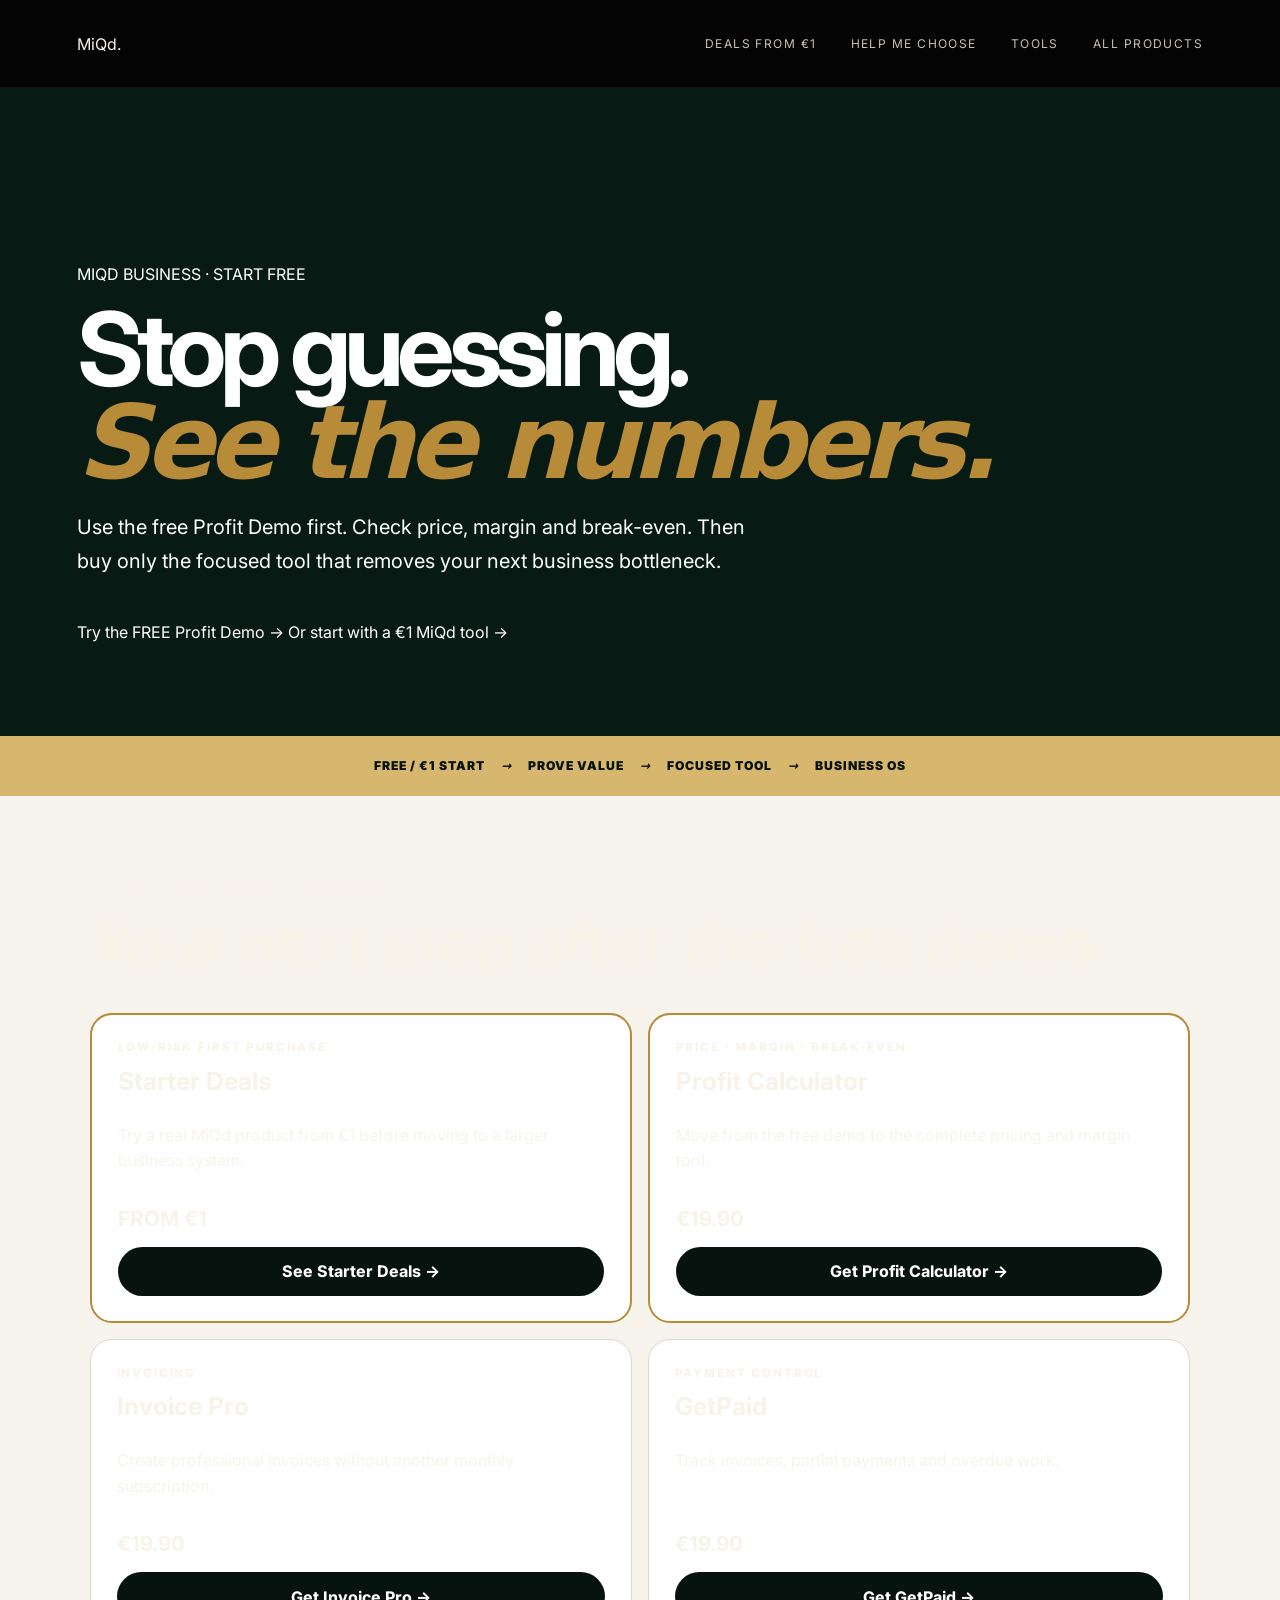
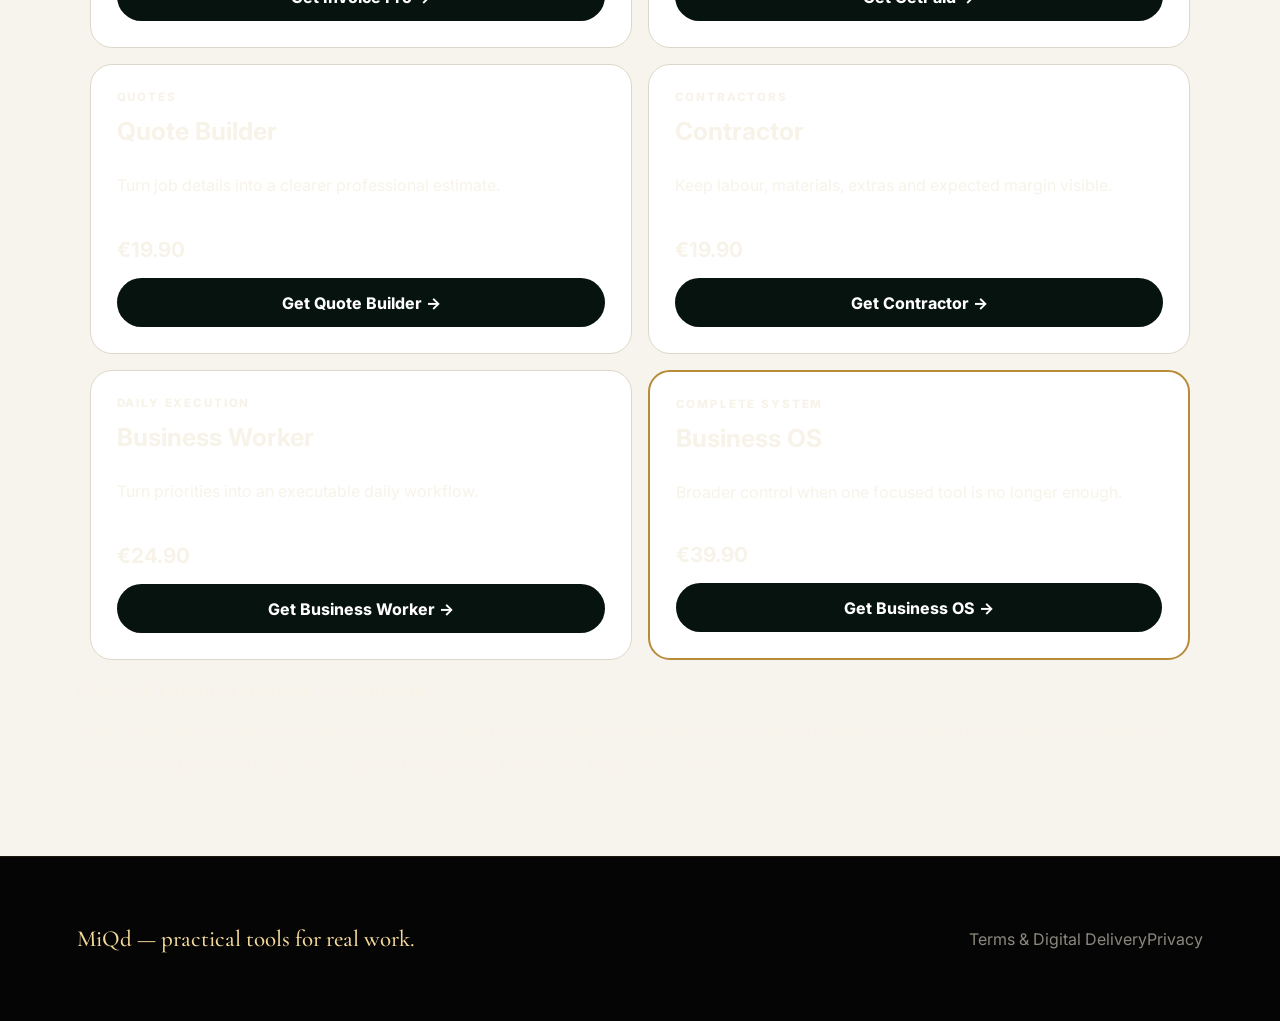
==== commit 868e0bbe: "Add low-ticket starter path to homepage sales funnel" ====
--- a/index.html
+++ b/index.html
@@ -6,22 +6,24 @@
 <meta name="description" content="Start free with MiQd Profit Demo. Then choose the focused business tool that solves your next bottleneck.">
 <link rel="canonical" href="https://madeiq-dgtl.github.io/MiQd-wepsite/">
 <meta property="og:title" content="MiQd — Stop guessing. See the numbers."><meta property="og:description" content="Start with a real free tool. Continue only when a focused MiQd tool solves your problem."><meta property="og:type" content="website"><meta property="og:site_name" content="MiQd"><meta property="og:url" content="https://madeiq-dgtl.github.io/MiQd-wepsite/">
+<meta name="twitter:card" content="summary"><meta name="twitter:title" content="MiQd — Stop guessing. See the numbers."><meta name="twitter:description" content="Start with a real free tool. Continue only when a focused MiQd tool solves your problem.">
 <link rel="stylesheet" href="luxury.css?v=1"><link rel="stylesheet" href="funnel.css?v=2">
 </head>
 <body>
-<header class="nav"><a class="brand" href="index.html">MiQd.</a><nav><a href="start.html">Help me choose</a><a href="#offers">Tools</a><a href="products.html">All products</a></nav></header>
+<header class="nav"><a class="brand" href="index.html">MiQd.</a><nav><a href="first-sale.html?utm_source=miqd_website&utm_medium=homepage&utm_campaign=starter_deals&utm_content=nav">Deals from €1</a><a href="start.html">Help me choose</a><a href="#offers">Tools</a><a href="products.html">All products</a></nav></header>
 <main>
 <section class="funnel-hero business-funnel">
 <div class="eyebrow">MIQD BUSINESS · START FREE</div>
 <h1>Stop guessing.<br><em>See the numbers.</em></h1>
 <p>Use the free Profit Demo first. Check price, margin and break-even. Then buy only the focused tool that removes your next business bottleneck.</p>
 <a class="primary" href="https://payhip.com/b/1VxyN?utm_source=miqd_website&utm_medium=homepage&utm_campaign=free_profit_demo&utm_content=hero" target="_blank" rel="noopener">Try the FREE Profit Demo →</a>
-<a class="secondary" href="start.html?utm_source=miqd_website&utm_medium=homepage&utm_campaign=problem_first&utm_content=hero">Help me choose the right tool →</a>
+<a class="secondary" href="first-sale.html?utm_source=miqd_website&utm_medium=homepage&utm_campaign=starter_deals&utm_content=hero">Or start with a €1 MiQd tool →</a>
 </section>
-<section class="flow"><span>FREE DEMO</span><i>→</i><span>PROVE VALUE</span><i>→</i><span>FOCUSED TOOL</span><i>→</i><span>BUSINESS OS</span></section>
+<section class="flow"><span>FREE / €1 START</span><i>→</i><span>PROVE VALUE</span><i>→</i><span>FOCUSED TOOL</span><i>→</i><span>BUSINESS OS</span></section>
 <section class="offer-section" id="offers">
 <div class="offer-head"><span>BUY ONLY WHAT SOLVES THE PROBLEM</span><h2>Your next step after the free demo.</h2></div>
 <div class="offer-grid">
+<article class="offer-card featured-offer"><small>LOW-RISK FIRST PURCHASE</small><h3>Starter Deals</h3><p>Try a real MiQd product from €1 before moving to a larger business system.</p><strong>FROM €1</strong><a href="first-sale.html?utm_source=miqd_website&utm_medium=homepage&utm_campaign=starter_deals&utm_content=offer">See Starter Deals →</a></article>
 <article class="offer-card featured-offer"><small>PRICE · MARGIN · BREAK-EVEN</small><h3>Profit Calculator</h3><p>Move from the free demo to the complete pricing and margin tool.</p><strong>€19.90</strong><a href="https://payhip.com/b/wg3lm?utm_source=miqd_website&utm_medium=homepage&utm_campaign=profit_paid&utm_content=offer" target="_blank" rel="noopener">Get Profit Calculator →</a></article>
 <article class="offer-card"><small>INVOICING</small><h3>Invoice Pro</h3><p>Create professional invoices without another monthly subscription.</p><strong>€19.90</strong><a href="https://payhip.com/b/F2ZfV?utm_source=miqd_website&utm_medium=homepage&utm_campaign=invoice&utm_content=offer" target="_blank" rel="noopener">Get Invoice Pro →</a></article>
 <article class="offer-card"><small>PAYMENT CONTROL</small><h3>GetPaid</h3><p>Track invoices, partial payments and overdue work.</p><strong>€19.90</strong><a href="https://payhip.com/b/QXaLJ?utm_source=miqd_website&utm_medium=homepage&utm_campaign=getpaid&utm_content=offer" target="_blank" rel="noopener">Get GetPaid →</a></article>
@@ -30,7 +32,7 @@
 <article class="offer-card"><small>DAILY EXECUTION</small><h3>Business Worker</h3><p>Turn priorities into an executable daily workflow.</p><strong>€24.90</strong><a href="https://payhip.com/b/MWSo0?utm_source=miqd_website&utm_medium=homepage&utm_campaign=business_worker&utm_content=offer" target="_blank" rel="noopener">Get Business Worker →</a></article>
 <article class="offer-card featured-offer"><small>COMPLETE SYSTEM</small><h3>Business OS</h3><p>Broader control when one focused tool is no longer enough.</p><strong>€39.90</strong><a href="https://payhip.com/b/ARYEa?utm_source=miqd_website&utm_medium=homepage&utm_campaign=business_os&utm_content=offer" target="_blank" rel="noopener">Get Business OS →</a></article>
 </div>
-<div class="next-step"><h3>Free → focused → complete.</h3><p>Cold traffic can start with a zero-cost proof step or choose its problem first; paid intent continues to focused tools, and broader needs to Business OS.</p><div class="next-step-links"><a href="start.html">Find the right tool →</a><a href="business.html">Full business funnel →</a><a href="products.html">All MiQd products →</a></div></div>
+<div class="next-step"><h3>Free → €1 proof → focused → complete.</h3><p>Cold traffic can start with zero-cost proof or a low-risk first purchase; stronger intent continues to focused tools, and broader needs to Business OS.</p><div class="next-step-links"><a href="first-sale.html?utm_source=miqd_website&utm_medium=homepage&utm_campaign=starter_deals&utm_content=bottom">Starter Deals from €1 →</a><a href="start.html">Find the right tool →</a><a href="business.html">Full business funnel →</a><a href="products.html">All MiQd products →</a></div></div>
 </section>
 </main>
 <footer><p>MiQd — practical tools for real work.</p><div class="legal"><a href="terms.html">Terms &amp; Digital Delivery</a><a href="privacy.html">Privacy</a></div></footer>
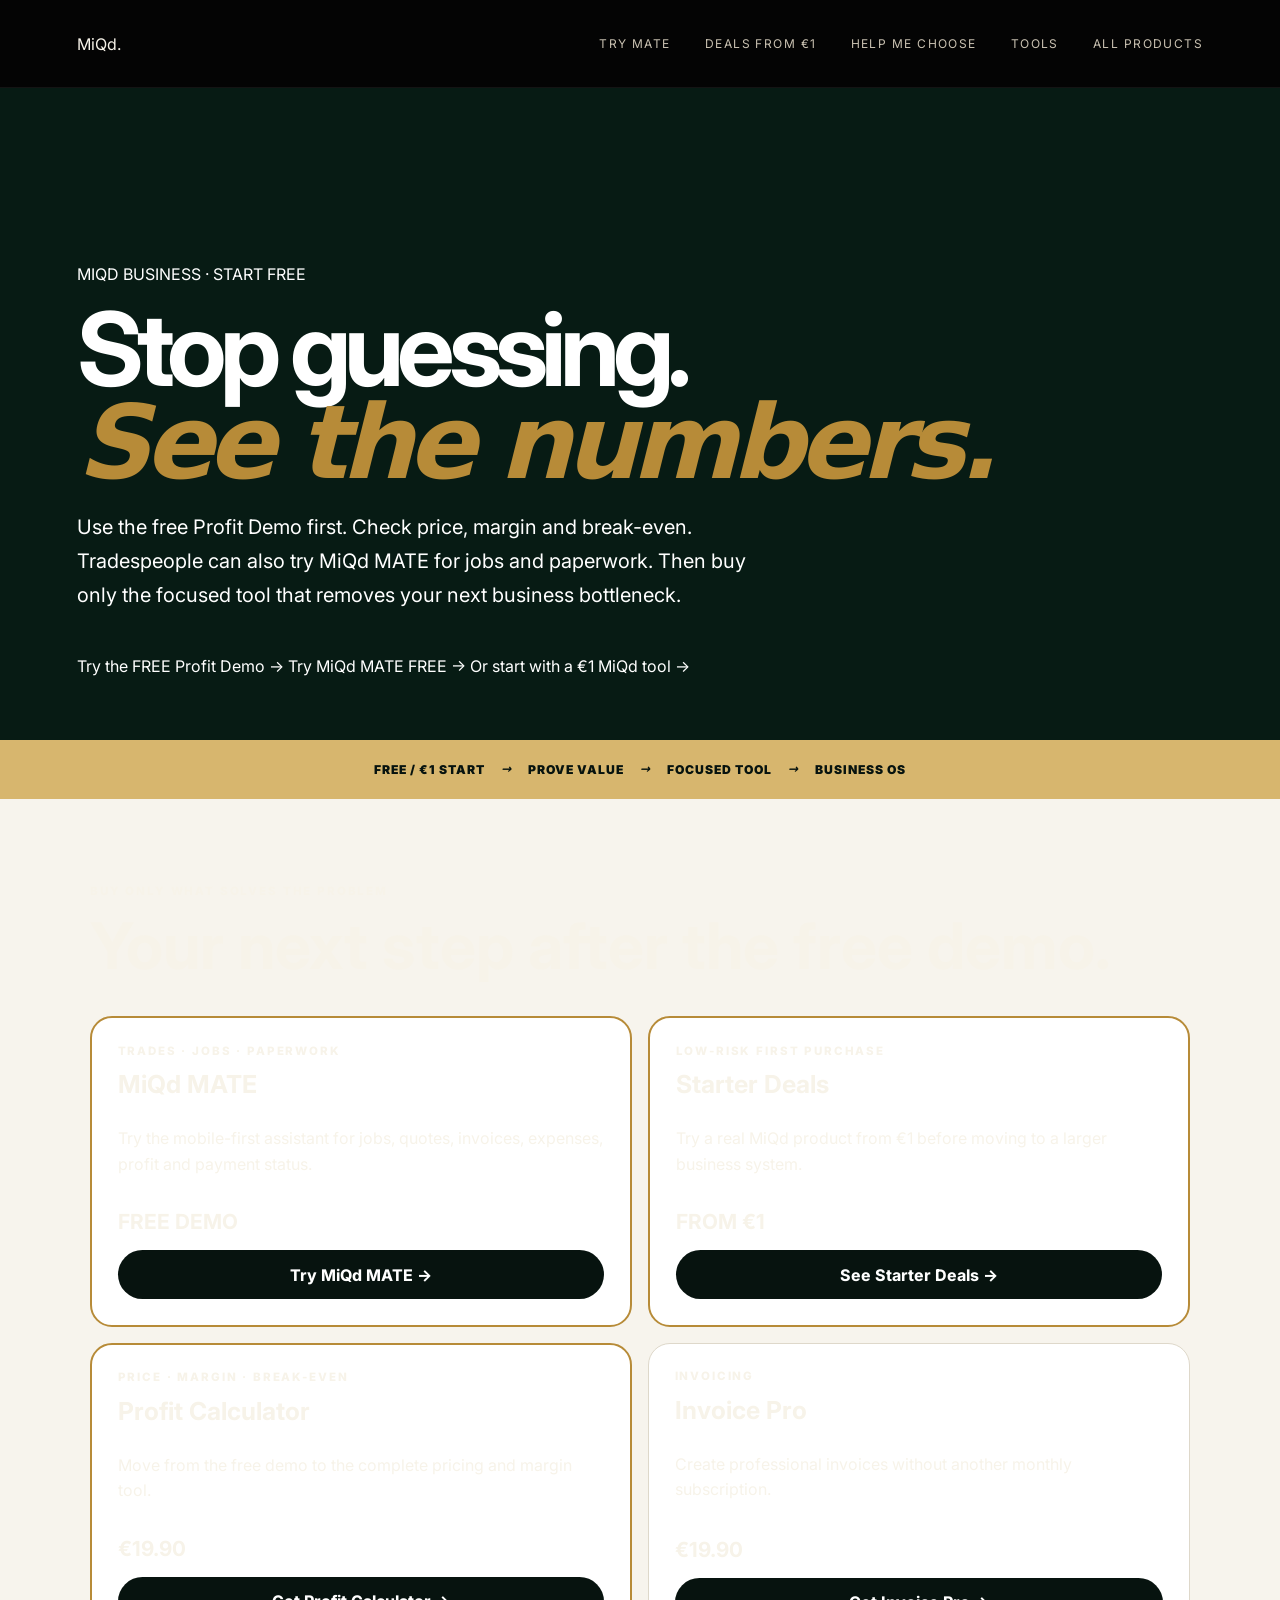
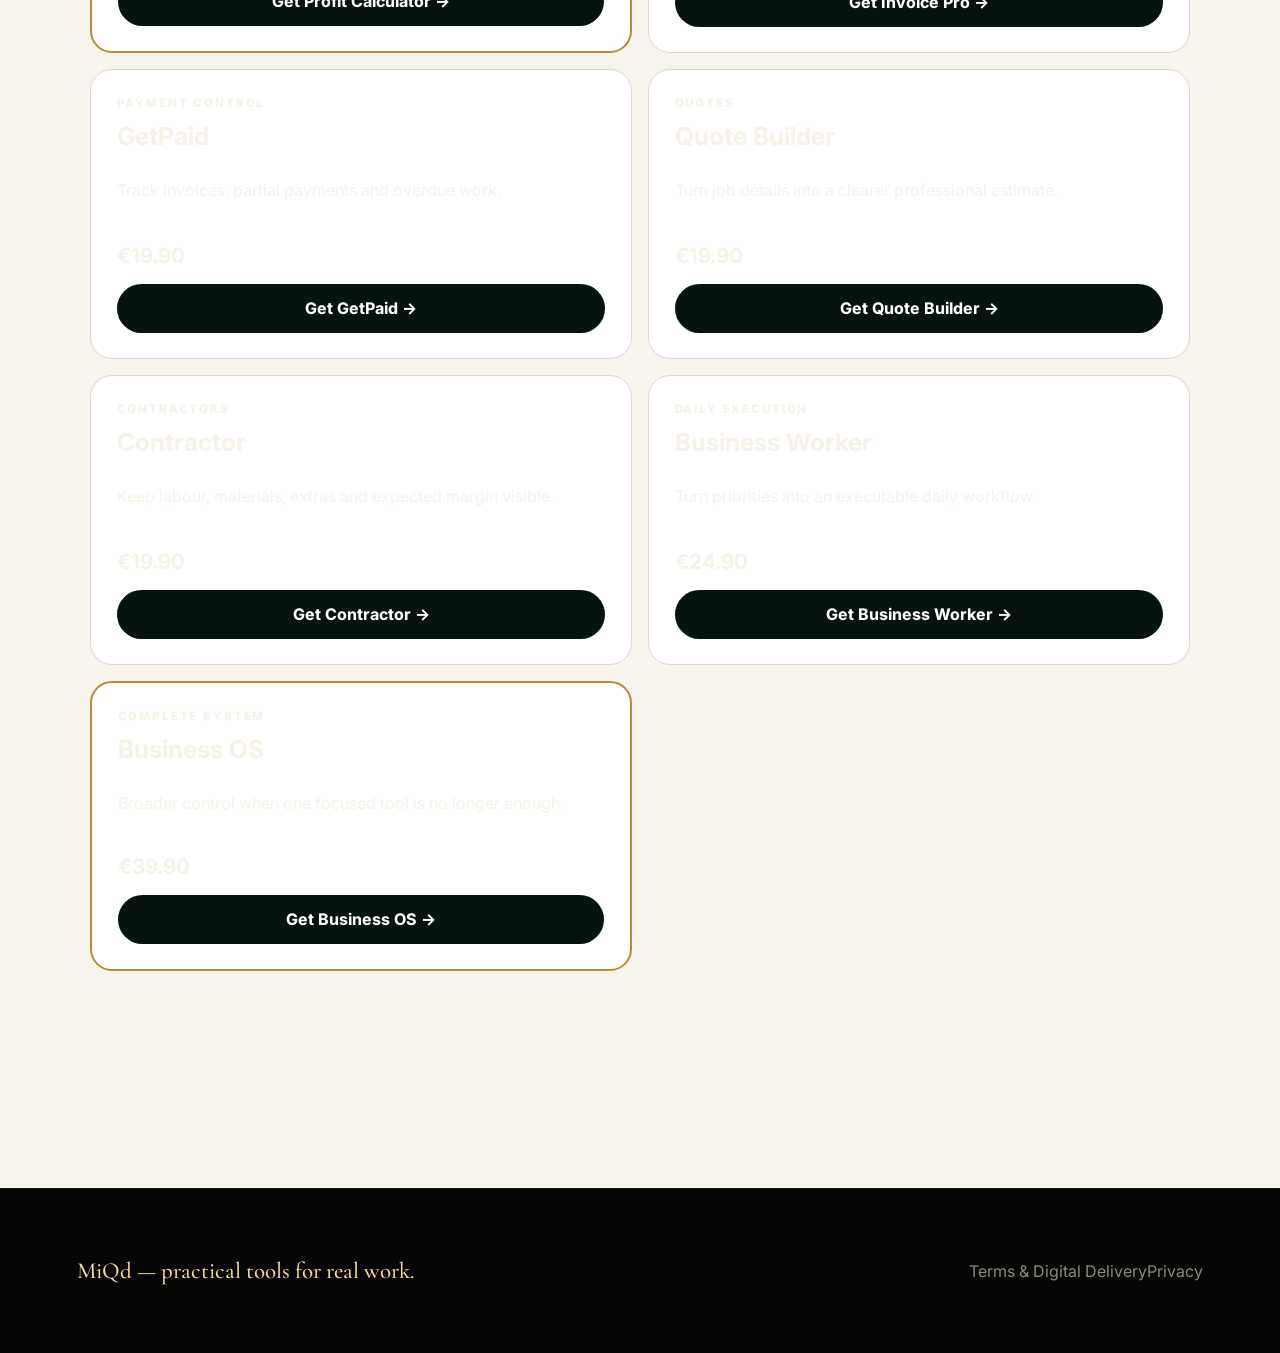
==== commit 2d217cc7: "Expose MiQd MATE demo from homepage funnel" ====
--- a/index.html
+++ b/index.html
@@ -3,26 +3,28 @@
 <head>
 <meta charset="utf-8"><meta name="viewport" content="width=device-width,initial-scale=1"><meta name="theme-color" content="#050505">
 <title>MiQd — Free Profit Demo → Business Tools</title>
-<meta name="description" content="Start free with MiQd Profit Demo. Then choose the focused business tool that solves your next bottleneck.">
+<meta name="description" content="Start free with MiQd Profit Demo or try MiQd MATE for jobs and paperwork. Continue only to the focused tool that solves your next bottleneck.">
 <link rel="canonical" href="https://madeiq-dgtl.github.io/MiQd-wepsite/">
-<meta property="og:title" content="MiQd — Stop guessing. See the numbers."><meta property="og:description" content="Start with a real free tool. Continue only when a focused MiQd tool solves your problem."><meta property="og:type" content="website"><meta property="og:site_name" content="MiQd"><meta property="og:url" content="https://madeiq-dgtl.github.io/MiQd-wepsite/">
-<meta name="twitter:card" content="summary"><meta name="twitter:title" content="MiQd — Stop guessing. See the numbers."><meta name="twitter:description" content="Start with a real free tool. Continue only when a focused MiQd tool solves your problem.">
+<meta property="og:title" content="MiQd — Stop guessing. See the numbers."><meta property="og:description" content="Start with a real free tool. Try MiQd MATE for jobs and paperwork or continue to the focused MiQd tool that fits."><meta property="og:type" content="website"><meta property="og:site_name" content="MiQd"><meta property="og:url" content="https://madeiq-dgtl.github.io/MiQd-wepsite/">
+<meta name="twitter:card" content="summary"><meta name="twitter:title" content="MiQd — Stop guessing. See the numbers."><meta name="twitter:description" content="Start with a real free tool. Try MiQd MATE for jobs and paperwork or continue to the focused MiQd tool that fits.">
 <link rel="stylesheet" href="luxury.css?v=1"><link rel="stylesheet" href="funnel.css?v=2">
 </head>
 <body>
-<header class="nav"><a class="brand" href="index.html">MiQd.</a><nav><a href="first-sale.html?utm_source=miqd_website&utm_medium=homepage&utm_campaign=starter_deals&utm_content=nav">Deals from €1</a><a href="start.html">Help me choose</a><a href="#offers">Tools</a><a href="products.html">All products</a></nav></header>
+<header class="nav"><a class="brand" href="index.html">MiQd.</a><nav><a href="https://miqd-mate.lubos-csordas.chatgpt.site/?utm_source=miqd_website&utm_medium=homepage&utm_campaign=mate_demo&utm_content=nav" target="_blank" rel="noopener">Try MATE</a><a href="first-sale.html?utm_source=miqd_website&utm_medium=homepage&utm_campaign=starter_deals&utm_content=nav">Deals from €1</a><a href="start.html">Help me choose</a><a href="#offers">Tools</a><a href="products.html">All products</a></nav></header>
 <main>
 <section class="funnel-hero business-funnel">
 <div class="eyebrow">MIQD BUSINESS · START FREE</div>
 <h1>Stop guessing.<br><em>See the numbers.</em></h1>
-<p>Use the free Profit Demo first. Check price, margin and break-even. Then buy only the focused tool that removes your next business bottleneck.</p>
+<p>Use the free Profit Demo first. Check price, margin and break-even. Tradespeople can also try MiQd MATE for jobs and paperwork. Then buy only the focused tool that removes your next business bottleneck.</p>
 <a class="primary" href="https://payhip.com/b/1VxyN?utm_source=miqd_website&utm_medium=homepage&utm_campaign=free_profit_demo&utm_content=hero" target="_blank" rel="noopener">Try the FREE Profit Demo →</a>
+<a class="secondary" href="https://miqd-mate.lubos-csordas.chatgpt.site/?utm_source=miqd_website&utm_medium=homepage&utm_campaign=mate_demo&utm_content=hero" target="_blank" rel="noopener">Try MiQd MATE FREE →</a>
 <a class="secondary" href="first-sale.html?utm_source=miqd_website&utm_medium=homepage&utm_campaign=starter_deals&utm_content=hero">Or start with a €1 MiQd tool →</a>
 </section>
 <section class="flow"><span>FREE / €1 START</span><i>→</i><span>PROVE VALUE</span><i>→</i><span>FOCUSED TOOL</span><i>→</i><span>BUSINESS OS</span></section>
 <section class="offer-section" id="offers">
 <div class="offer-head"><span>BUY ONLY WHAT SOLVES THE PROBLEM</span><h2>Your next step after the free demo.</h2></div>
 <div class="offer-grid">
+<article class="offer-card featured-offer"><small>TRADES · JOBS · PAPERWORK</small><h3>MiQd MATE</h3><p>Try the mobile-first assistant for jobs, quotes, invoices, expenses, profit and payment status.</p><strong>FREE DEMO</strong><a href="https://miqd-mate.lubos-csordas.chatgpt.site/?utm_source=miqd_website&utm_medium=homepage&utm_campaign=mate_demo&utm_content=offer" target="_blank" rel="noopener">Try MiQd MATE →</a></article>
 <article class="offer-card featured-offer"><small>LOW-RISK FIRST PURCHASE</small><h3>Starter Deals</h3><p>Try a real MiQd product from €1 before moving to a larger business system.</p><strong>FROM €1</strong><a href="first-sale.html?utm_source=miqd_website&utm_medium=homepage&utm_campaign=starter_deals&utm_content=offer">See Starter Deals →</a></article>
 <article class="offer-card featured-offer"><small>PRICE · MARGIN · BREAK-EVEN</small><h3>Profit Calculator</h3><p>Move from the free demo to the complete pricing and margin tool.</p><strong>€19.90</strong><a href="https://payhip.com/b/wg3lm?utm_source=miqd_website&utm_medium=homepage&utm_campaign=profit_paid&utm_content=offer" target="_blank" rel="noopener">Get Profit Calculator →</a></article>
 <article class="offer-card"><small>INVOICING</small><h3>Invoice Pro</h3><p>Create professional invoices without another monthly subscription.</p><strong>€19.90</strong><a href="https://payhip.com/b/F2ZfV?utm_source=miqd_website&utm_medium=homepage&utm_campaign=invoice&utm_content=offer" target="_blank" rel="noopener">Get Invoice Pro →</a></article>
@@ -32,7 +34,7 @@
 <article class="offer-card"><small>DAILY EXECUTION</small><h3>Business Worker</h3><p>Turn priorities into an executable daily workflow.</p><strong>€24.90</strong><a href="https://payhip.com/b/MWSo0?utm_source=miqd_website&utm_medium=homepage&utm_campaign=business_worker&utm_content=offer" target="_blank" rel="noopener">Get Business Worker →</a></article>
 <article class="offer-card featured-offer"><small>COMPLETE SYSTEM</small><h3>Business OS</h3><p>Broader control when one focused tool is no longer enough.</p><strong>€39.90</strong><a href="https://payhip.com/b/ARYEa?utm_source=miqd_website&utm_medium=homepage&utm_campaign=business_os&utm_content=offer" target="_blank" rel="noopener">Get Business OS →</a></article>
 </div>
-<div class="next-step"><h3>Free → €1 proof → focused → complete.</h3><p>Cold traffic can start with zero-cost proof or a low-risk first purchase; stronger intent continues to focused tools, and broader needs to Business OS.</p><div class="next-step-links"><a href="first-sale.html?utm_source=miqd_website&utm_medium=homepage&utm_campaign=starter_deals&utm_content=bottom">Starter Deals from €1 →</a><a href="start.html">Find the right tool →</a><a href="business.html">Full business funnel →</a><a href="products.html">All MiQd products →</a></div></div>
+<div class="next-step"><h3>Free → €1 proof → focused → complete.</h3><p>Cold traffic can start with zero-cost proof or a low-risk first purchase; tradespeople can test MATE directly; stronger intent continues to focused tools, and broader needs to Business OS.</p><div class="next-step-links"><a href="https://miqd-mate.lubos-csordas.chatgpt.site/?utm_source=miqd_website&utm_medium=homepage&utm_campaign=mate_demo&utm_content=bottom" target="_blank" rel="noopener">Try MiQd MATE →</a><a href="first-sale.html?utm_source=miqd_website&utm_medium=homepage&utm_campaign=starter_deals&utm_content=bottom">Starter Deals from €1 →</a><a href="start.html">Find the right tool →</a><a href="business.html">Full business funnel →</a><a href="products.html">All MiQd products →</a></div></div>
 </section>
 </main>
 <footer><p>MiQd — practical tools for real work.</p><div class="legal"><a href="terms.html">Terms &amp; Digital Delivery</a><a href="privacy.html">Privacy</a></div></footer>
